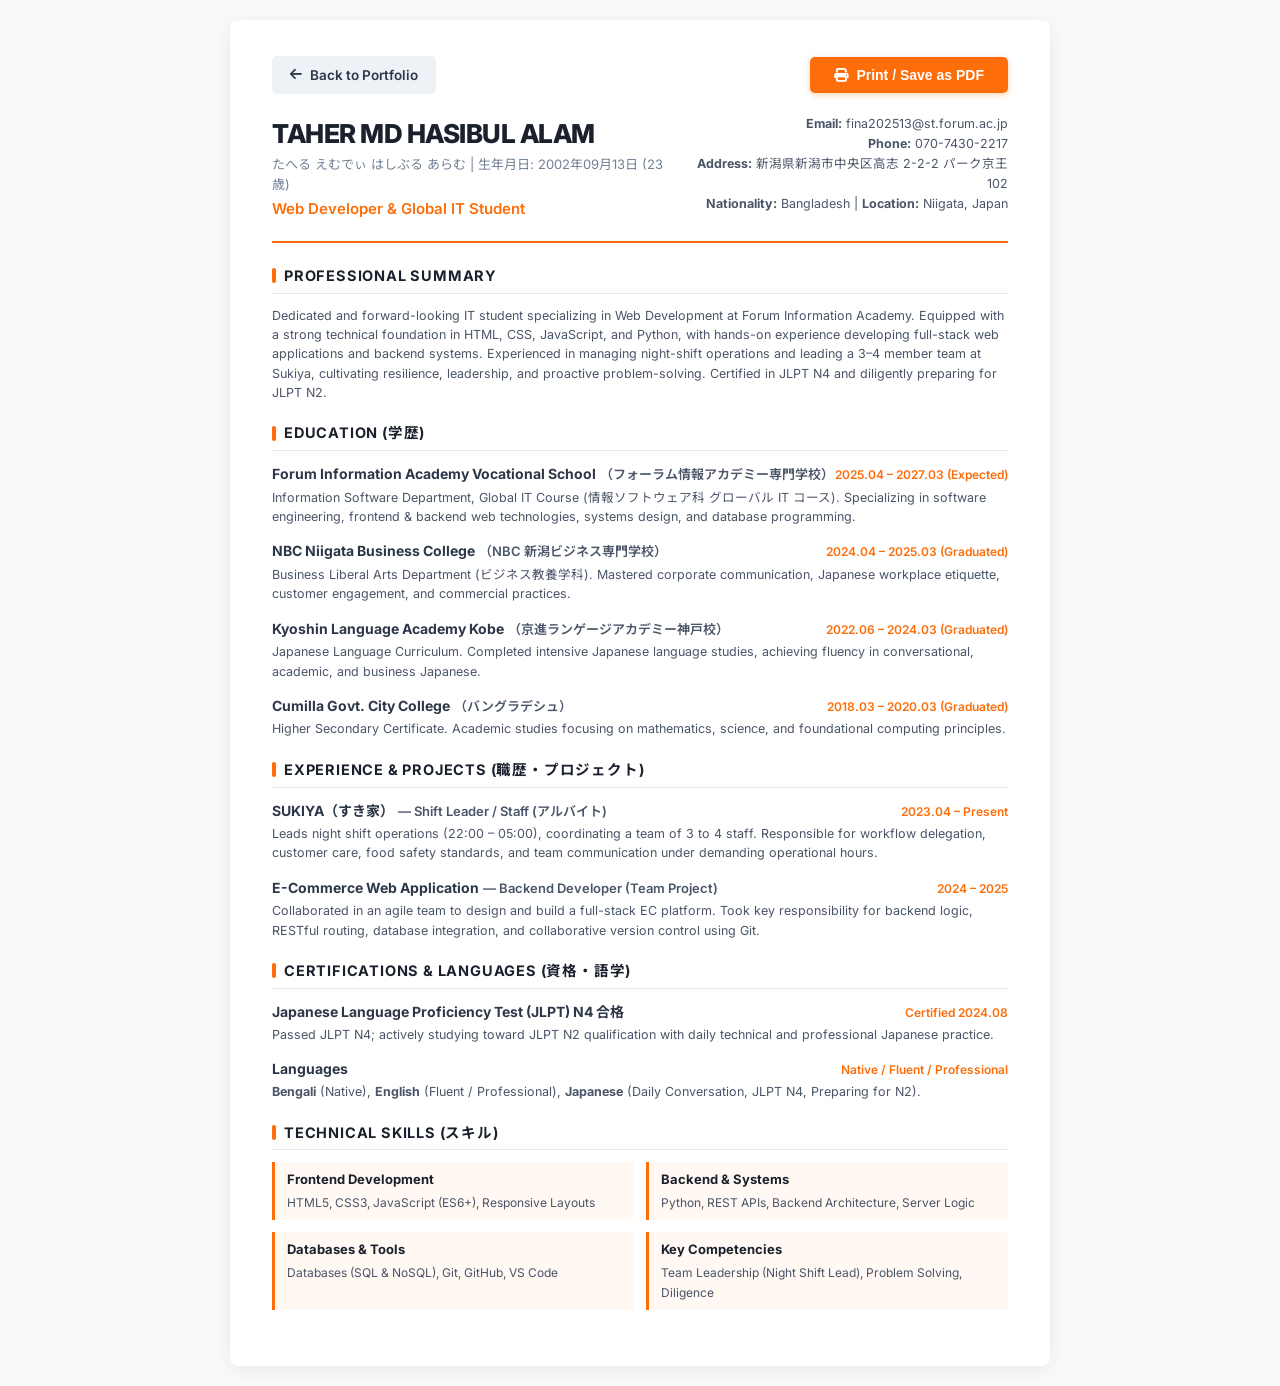
==== cv.html @ ee2b24ca "Update portfolio: fix mobile layout, add CV files, SVG icons, and interactive features" ====
<!DOCTYPE html>
<html lang="en">
<head>
    <meta charset="UTF-8">
    <meta name="viewport" content="width=device-width, initial-scale=1.0">
    <title>Curriculum Vitae - Taher Md Hasibul Alam</title>
    <meta name="description" content="Curriculum Vitae of Taher Md Hasibul Alam - Web Developer & Global IT Student in Niigata, Japan.">
    <link rel="icon" type="image/svg+xml" href="data:image/svg+xml,<svg xmlns='http://www.w3.org/2000/svg' viewBox='0 0 100 100'><rect width='100' height='100' rx='20' fill='%23FD6E0A'/><text x='50%' y='55%' dominant-baseline='central' text-anchor='middle' fill='white' font-size='60' font-family='sans-serif' font-weight='bold'>T</text></svg>">
    <link rel="preconnect" href="https://fonts.googleapis.com">
    <link rel="preconnect" href="https://fonts.gstatic.com" crossorigin>
    <link href="https://fonts.googleapis.com/css2?family=Inter:wght@400;500;600;700;800&family=Noto+Sans+JP:wght@400;500;700&display=swap" rel="stylesheet">
    <link rel="stylesheet" href="https://cdnjs.cloudflare.com/ajax/libs/font-awesome/6.5.1/css/all.min.css">
    <style>
        @page {
            size: A4;
            margin: 14mm 16mm;
        }
        * {
            box-sizing: border-box;
            margin: 0;
            padding: 0;
        }
        body {
            font-family: 'Inter', 'Noto Sans JP', sans-serif;
            color: #2D3748;
            background: #FAFAFA;
            line-height: 1.5;
            font-size: 13.5px;
        }
        .page {
            max-width: 820px;
            margin: 20px auto;
            background: #FFFFFF;
            padding: 36px 42px;
            box-shadow: 0 4px 20px rgba(0, 0, 0, 0.08);
            border-radius: 8px;
        }
        @media print {
            body {
                background: #FFFFFF;
            }
            .page {
                box-shadow: none;
                margin: 0;
                padding: 0;
                border-radius: 0;
                max-width: 100%;
            }
            .no-print {
                display: none !important;
            }
        }
        .header {
            display: flex;
            justify-content: space-between;
            align-items: flex-start;
            border-bottom: 2px solid #FD6E0A;
            padding-bottom: 20px;
            margin-bottom: 22px;
        }
        .header-left h1 {
            font-size: 26px;
            font-weight: 800;
            color: #1A202C;
            letter-spacing: -0.5px;
        }
        .header-left .japanese-name {
            font-size: 13px;
            color: #718096;
            margin-top: 2px;
        }
        .header-left .title {
            font-size: 15px;
            font-weight: 600;
            color: #FD6E0A;
            margin-top: 4px;
        }
        .header-right {
            text-align: right;
            font-size: 12.5px;
            color: #4A5568;
            line-height: 1.6;
        }
        .section {
            margin-bottom: 20px;
        }
        .section-title {
            font-size: 14.5px;
            font-weight: 700;
            text-transform: uppercase;
            letter-spacing: 0.8px;
            color: #1A202C;
            border-bottom: 1px solid #E2E8F0;
            padding-bottom: 6px;
            margin-bottom: 12px;
            display: flex;
            align-items: center;
            gap: 8px;
        }
        .section-title::before {
            content: "";
            display: inline-block;
            width: 4px;
            height: 15px;
            background-color: #FD6E0A;
            border-radius: 2px;
        }
        .entry {
            margin-bottom: 14px;
        }
        .entry:last-child {
            margin-bottom: 0;
        }
        .entry-header {
            display: flex;
            justify-content: space-between;
            align-items: baseline;
            margin-bottom: 3px;
        }
        .entry-title {
            font-size: 14px;
            font-weight: 700;
            color: #2D3748;
        }
        .entry-subtitle {
            font-size: 13px;
            font-weight: 600;
            color: #4A5568;
        }
        .entry-date {
            font-size: 12px;
            font-weight: 600;
            color: #FD6E0A;
            white-space: nowrap;
        }
        .entry-desc {
            font-size: 12.5px;
            color: #4A5568;
            line-height: 1.55;
            margin-top: 2px;
        }
        .skills-grid {
            display: grid;
            grid-template-columns: repeat(2, 1fr);
            gap: 12px;
        }
        .skill-item {
            background: #FFF8F3;
            border-left: 3px solid #FD6E0A;
            padding: 8px 12px;
            border-radius: 0 4px 4px 0;
        }
        .skill-item strong {
            font-size: 13px;
            color: #1A202C;
            display: block;
            margin-bottom: 2px;
        }
        .skill-item span {
            font-size: 12px;
            color: #4A5568;
        }
        .print-bar {
            display: flex;
            justify-content: space-between;
            align-items: center;
            margin-bottom: 20px;
            gap: 12px;
            flex-wrap: wrap;
        }
        .back-btn {
            display: inline-flex;
            align-items: center;
            gap: 8px;
            background: #EDF2F7;
            color: #2D3748;
            text-decoration: none;
            padding: 9px 18px;
            font-size: 13.5px;
            font-weight: 600;
            border-radius: 5px;
            transition: all 0.2s ease;
        }
        .back-btn:hover {
            background: #E2E8F0;
            color: #FD6E0A;
        }
        .print-btn {
            display: inline-flex;
            align-items: center;
            gap: 8px;
            background: #FD6E0A;
            color: white;
            border: none;
            padding: 10px 24px;
            font-size: 14px;
            font-weight: 600;
            border-radius: 5px;
            cursor: pointer;
            box-shadow: 0 2px 6px rgba(253, 110, 10, 0.3);
            transition: background 0.2s ease;
        }
        .print-btn:hover {
            background: #e55c00;
        }
    </style>
</head>
<body>
    <div class="page">
        <div class="print-bar no-print">
            <a href="index.html" class="back-btn"><i class="fa-solid fa-arrow-left"></i> Back to Portfolio</a>
            <button class="print-btn" onclick="window.print()"><i class="fa-solid fa-print"></i> Print / Save as PDF</button>
        </div>

        <header class="header">
            <div class="header-left">
                <h1>TAHER MD HASIBUL ALAM</h1>
                <div class="japanese-name">たへる えむでぃ はしぶる あらむ | 生年月日: 2002年09月13日 (23歳)</div>
                <div class="title">Web Developer & Global IT Student</div>
            </div>
            <div class="header-right">
                <div><strong>Email:</strong> fina202513@st.forum.ac.jp</div>
                <div><strong>Phone:</strong> 070-7430-2217</div>
                <div><strong>Address:</strong> 新潟県新潟市中央区高志 2-2-2 パーク京王 102</div>
                <div><strong>Nationality:</strong> Bangladesh | <strong>Location:</strong> Niigata, Japan</div>
            </div>
        </header>

        <section class="section">
            <h2 class="section-title">Professional Summary</h2>
            <p class="entry-desc">
                Dedicated and forward-looking IT student specializing in Web Development at Forum Information Academy. Equipped with a strong technical foundation in HTML, CSS, JavaScript, and Python, with hands-on experience developing full-stack web applications and backend systems. Experienced in managing night-shift operations and leading a 3–4 member team at Sukiya, cultivating resilience, leadership, and proactive problem-solving. Certified in JLPT N4 and diligently preparing for JLPT N2.
            </p>
        </section>

        <section class="section">
            <h2 class="section-title">Education (学歴)</h2>
            <div class="entry">
                <div class="entry-header">
                    <div>
                        <span class="entry-title">Forum Information Academy Vocational School</span>
                        <span class="entry-subtitle">（フォーラム情報アカデミー専門学校）</span>
                    </div>
                    <span class="entry-date">2025.04 – 2027.03 (Expected)</span>
                </div>
                <div class="entry-desc">
                    Information Software Department, Global IT Course (情報ソフトウェア科 グローバル IT コース). Specializing in software engineering, frontend & backend web technologies, systems design, and database programming.
                </div>
            </div>

            <div class="entry">
                <div class="entry-header">
                    <div>
                        <span class="entry-title">NBC Niigata Business College</span>
                        <span class="entry-subtitle">（NBC 新潟ビジネス専門学校）</span>
                    </div>
                    <span class="entry-date">2024.04 – 2025.03 (Graduated)</span>
                </div>
                <div class="entry-desc">
                    Business Liberal Arts Department (ビジネス教養学科). Mastered corporate communication, Japanese workplace etiquette, customer engagement, and commercial practices.
                </div>
            </div>

            <div class="entry">
                <div class="entry-header">
                    <div>
                        <span class="entry-title">Kyoshin Language Academy Kobe</span>
                        <span class="entry-subtitle">（京進ランゲージアカデミー神戸校）</span>
                    </div>
                    <span class="entry-date">2022.06 – 2024.03 (Graduated)</span>
                </div>
                <div class="entry-desc">
                    Japanese Language Curriculum. Completed intensive Japanese language studies, achieving fluency in conversational, academic, and business Japanese.
                </div>
            </div>

            <div class="entry">
                <div class="entry-header">
                    <div>
                        <span class="entry-title">Cumilla Govt. City College</span>
                        <span class="entry-subtitle">（バングラデシュ）</span>
                    </div>
                    <span class="entry-date">2018.03 – 2020.03 (Graduated)</span>
                </div>
                <div class="entry-desc">
                    Higher Secondary Certificate. Academic studies focusing on mathematics, science, and foundational computing principles.
                </div>
            </div>
        </section>

        <section class="section">
            <h2 class="section-title">Experience & Projects (職歴・プロジェクト)</h2>
            <div class="entry">
                <div class="entry-header">
                    <div>
                        <span class="entry-title">SUKIYA（すき家）</span>
                        <span class="entry-subtitle">— Shift Leader / Staff (アルバイト)</span>
                    </div>
                    <span class="entry-date">2023.04 – Present</span>
                </div>
                <div class="entry-desc">
                    Leads night shift operations (22:00 – 05:00), coordinating a team of 3 to 4 staff. Responsible for workflow delegation, customer care, food safety standards, and team communication under demanding operational hours.
                </div>
            </div>

            <div class="entry">
                <div class="entry-header">
                    <div>
                        <span class="entry-title">E-Commerce Web Application</span>
                        <span class="entry-subtitle">— Backend Developer (Team Project)</span>
                    </div>
                    <span class="entry-date">2024 – 2025</span>
                </div>
                <div class="entry-desc">
                    Collaborated in an agile team to design and build a full-stack EC platform. Took key responsibility for backend logic, RESTful routing, database integration, and collaborative version control using Git.
                </div>
            </div>
        </section>

        <section class="section">
            <h2 class="section-title">Certifications & Languages (資格・語学)</h2>
            <div class="entry">
                <div class="entry-header">
                    <span class="entry-title">Japanese Language Proficiency Test (JLPT) N4 合格</span>
                    <span class="entry-date">Certified 2024.08</span>
                </div>
                <div class="entry-desc">
                    Passed JLPT N4; actively studying toward JLPT N2 qualification with daily technical and professional Japanese practice.
                </div>
            </div>
            <div class="entry">
                <div class="entry-header">
                    <span class="entry-title">Languages</span>
                    <span class="entry-date">Native / Fluent / Professional</span>
                </div>
                <div class="entry-desc">
                    <strong>Bengali</strong> (Native), <strong>English</strong> (Fluent / Professional), <strong>Japanese</strong> (Daily Conversation, JLPT N4, Preparing for N2).
                </div>
            </div>
        </section>

        <section class="section">
            <h2 class="section-title">Technical Skills (スキル)</h2>
            <div class="skills-grid">
                <div class="skill-item">
                    <strong>Frontend Development</strong>
                    <span>HTML5, CSS3, JavaScript (ES6+), Responsive Layouts</span>
                </div>
                <div class="skill-item">
                    <strong>Backend & Systems</strong>
                    <span>Python, REST APIs, Backend Architecture, Server Logic</span>
                </div>
                <div class="skill-item">
                    <strong>Databases & Tools</strong>
                    <span>Databases (SQL & NoSQL), Git, GitHub, VS Code</span>
                </div>
                <div class="skill-item">
                    <strong>Key Competencies</strong>
                    <span>Team Leadership (Night Shift Lead), Problem Solving, Diligence</span>
                </div>
            </div>
        </section>
    </div>
</body>
</html>
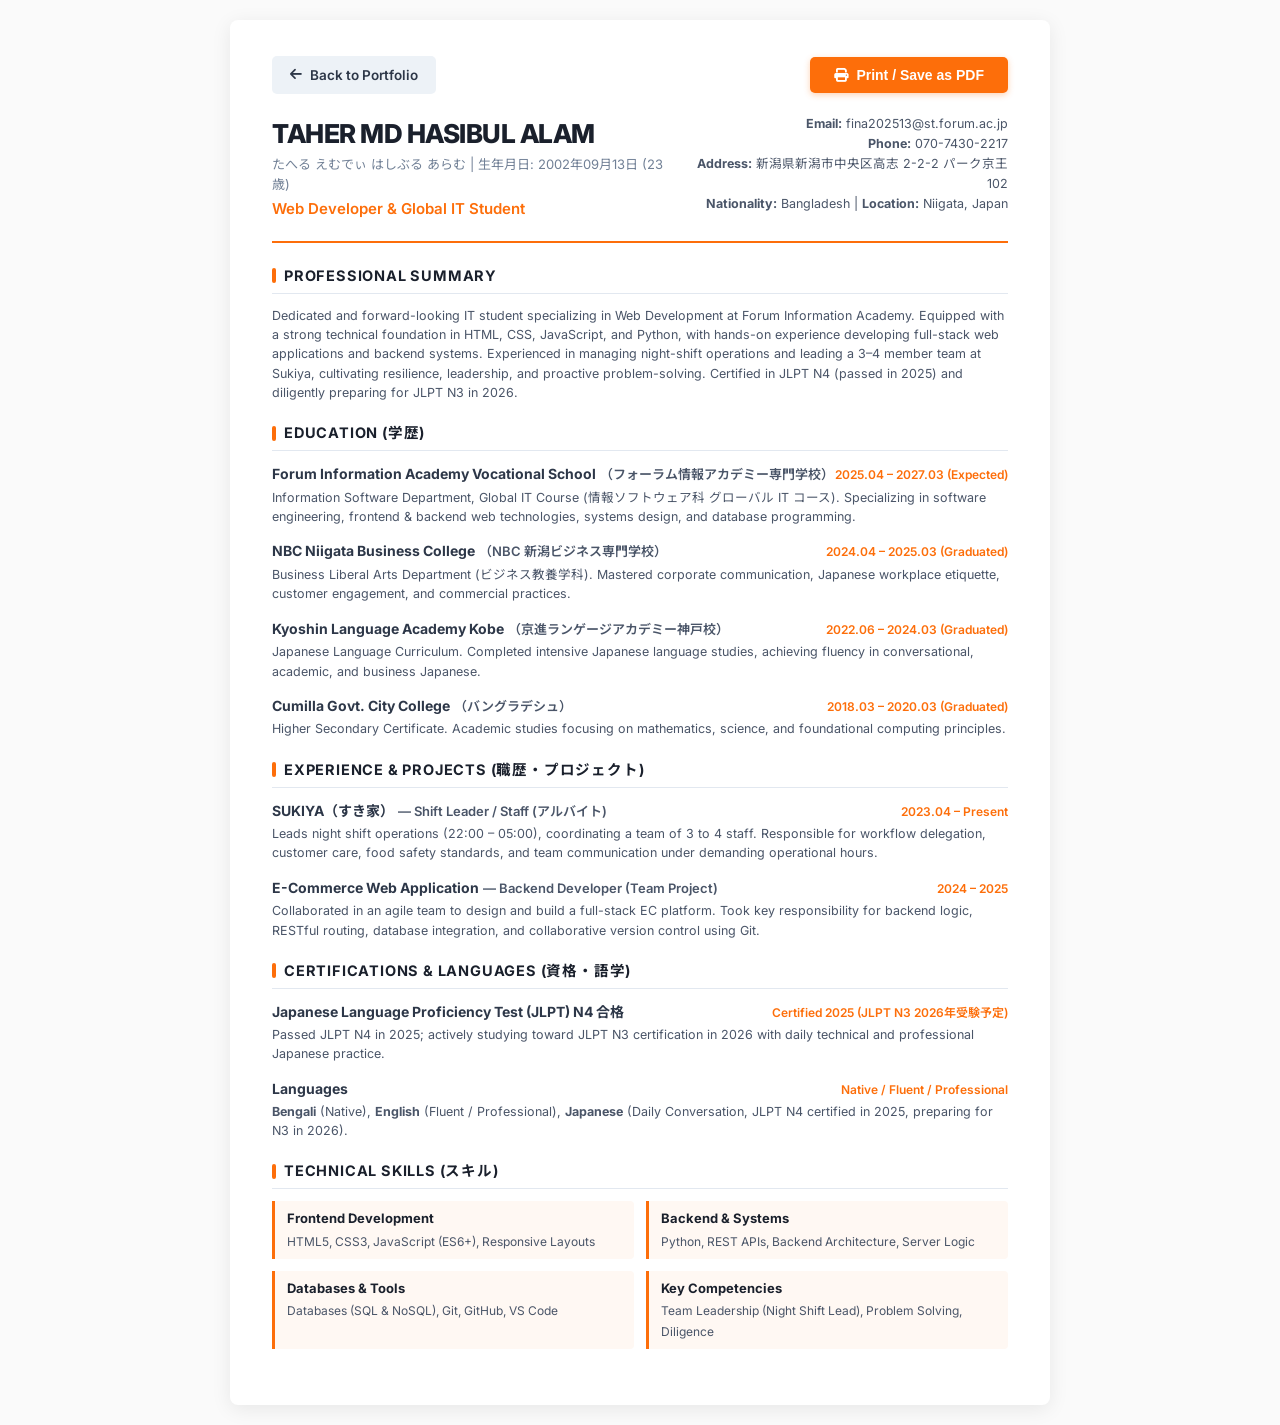
==== commit dffe6cfa: "Update JLPT details: JLPT N4 passed in 2025, taking JLPT N3 in 2026" ====
--- a/cv.html
+++ b/cv.html
@@ -3,6 +3,7 @@
 <head>
     <meta charset="UTF-8">
     <meta name="viewport" content="width=device-width, initial-scale=1.0">
+    <meta name="google" content="notranslate">
     <title>Curriculum Vitae - Taher Md Hasibul Alam</title>
     <meta name="description" content="Curriculum Vitae of Taher Md Hasibul Alam - Web Developer & Global IT Student in Niigata, Japan.">
     <link rel="icon" type="image/svg+xml" href="data:image/svg+xml,<svg xmlns='http://www.w3.org/2000/svg' viewBox='0 0 100 100'><rect width='100' height='100' rx='20' fill='%23FD6E0A'/><text x='50%' y='55%' dominant-baseline='central' text-anchor='middle' fill='white' font-size='60' font-family='sans-serif' font-weight='bold'>T</text></svg>">
@@ -229,7 +230,7 @@
         <section class="section">
             <h2 class="section-title">Professional Summary</h2>
             <p class="entry-desc">
-                Dedicated and forward-looking IT student specializing in Web Development at Forum Information Academy. Equipped with a strong technical foundation in HTML, CSS, JavaScript, and Python, with hands-on experience developing full-stack web applications and backend systems. Experienced in managing night-shift operations and leading a 3–4 member team at Sukiya, cultivating resilience, leadership, and proactive problem-solving. Certified in JLPT N4 and diligently preparing for JLPT N2.
+                Dedicated and forward-looking IT student specializing in Web Development at Forum Information Academy. Equipped with a strong technical foundation in HTML, CSS, JavaScript, and Python, with hands-on experience developing full-stack web applications and backend systems. Experienced in managing night-shift operations and leading a 3–4 member team at Sukiya, cultivating resilience, leadership, and proactive problem-solving. Certified in JLPT N4 (passed in 2025) and diligently preparing for JLPT N3 in 2026.
             </p>
         </section>
 
@@ -322,10 +323,10 @@
             <div class="entry">
                 <div class="entry-header">
                     <span class="entry-title">Japanese Language Proficiency Test (JLPT) N4 合格</span>
-                    <span class="entry-date">Certified 2024.08</span>
-                </div>
-                <div class="entry-desc">
-                    Passed JLPT N4; actively studying toward JLPT N2 qualification with daily technical and professional Japanese practice.
+                    <span class="entry-date">Certified 2025 (JLPT N3 2026年受験予定)</span>
+                </div>
+                <div class="entry-desc">
+                    Passed JLPT N4 in 2025; actively studying toward JLPT N3 certification in 2026 with daily technical and professional Japanese practice.
                 </div>
             </div>
             <div class="entry">
@@ -334,7 +335,7 @@
                     <span class="entry-date">Native / Fluent / Professional</span>
                 </div>
                 <div class="entry-desc">
-                    <strong>Bengali</strong> (Native), <strong>English</strong> (Fluent / Professional), <strong>Japanese</strong> (Daily Conversation, JLPT N4, Preparing for N2).
+                    <strong>Bengali</strong> (Native), <strong>English</strong> (Fluent / Professional), <strong>Japanese</strong> (Daily Conversation, JLPT N4 certified in 2025, preparing for N3 in 2026).
                 </div>
             </div>
         </section>
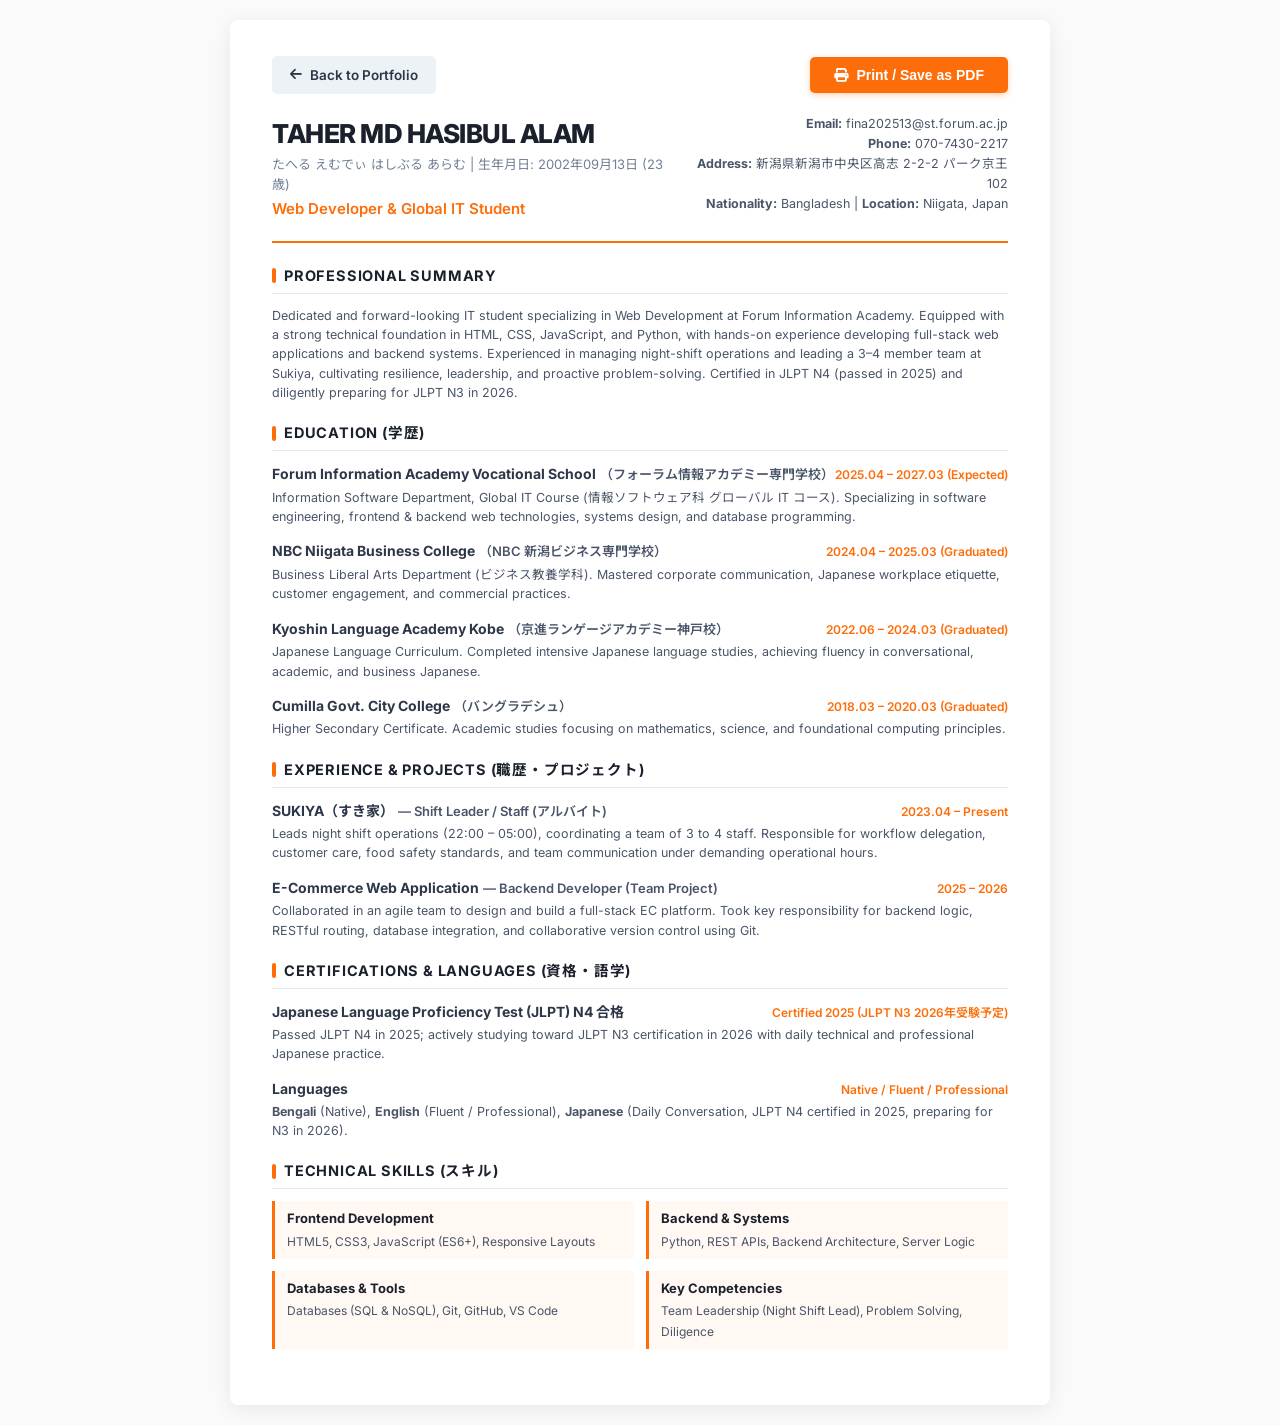
==== commit 1b00536a: "Update E-Commerce Web Application date to 2025-2026" ====
--- a/cv.html
+++ b/cv.html
@@ -310,7 +310,7 @@
                         <span class="entry-title">E-Commerce Web Application</span>
                         <span class="entry-subtitle">— Backend Developer (Team Project)</span>
                     </div>
-                    <span class="entry-date">2024 – 2025</span>
+                    <span class="entry-date">2025 – 2026</span>
                 </div>
                 <div class="entry-desc">
                     Collaborated in an agile team to design and build a full-stack EC platform. Took key responsibility for backend logic, RESTful routing, database integration, and collaborative version control using Git.
